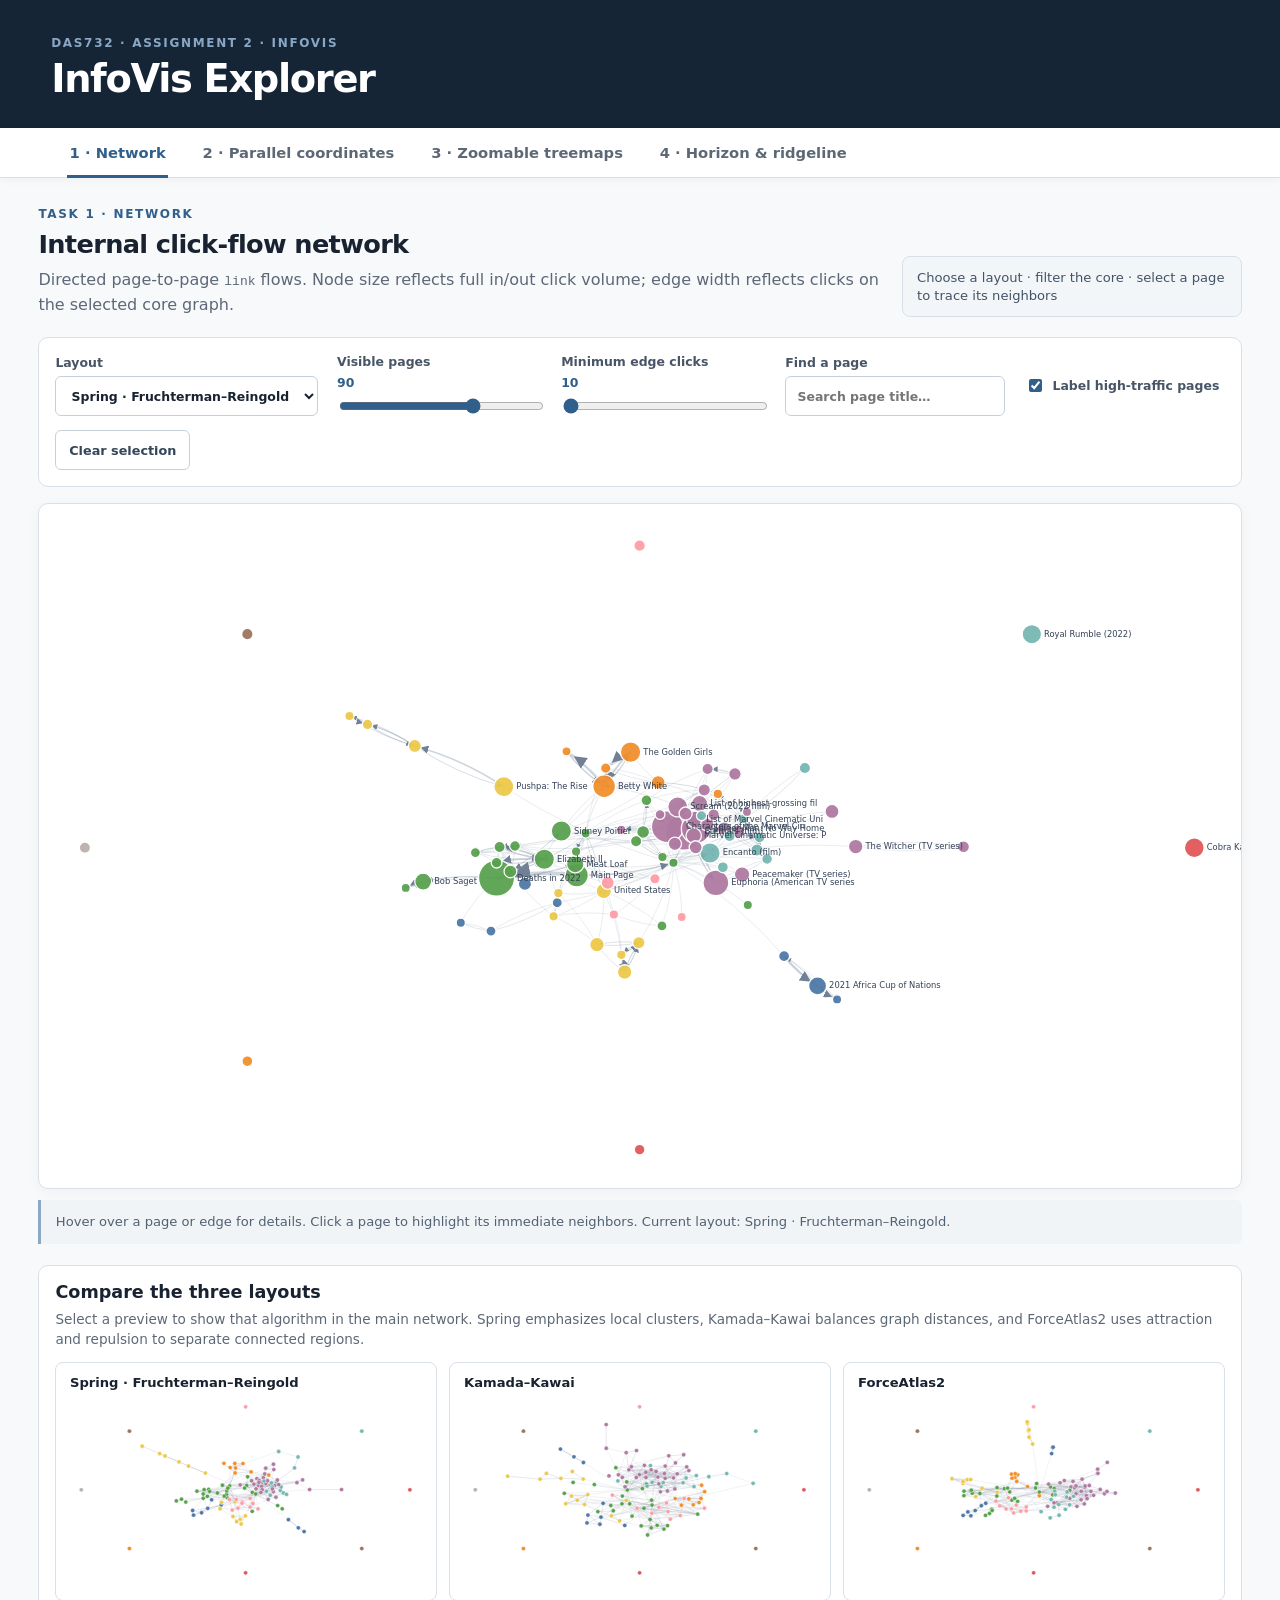
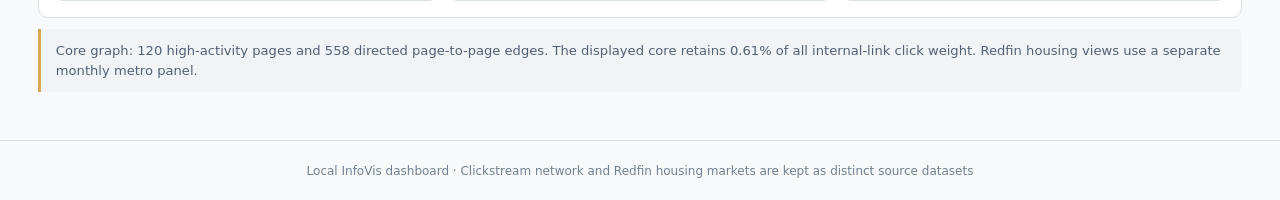
==== task2/index.html @ 73f9677a "Integrate Task 1 and Task 2 dashboards" ====
<!doctype html>
<html lang="en">
<head>
  <meta charset="utf-8">
  <meta name="viewport" content="width=device-width, initial-scale=1">
  <meta name="description" content="Interactive InfoVis dashboard for clickstream networks and Redfin housing markets">
  <title>InfoVis Explorer</title>
  <link rel="stylesheet" href="styles.css">
  <script src="assets/d3.v7.min.js"></script>
  <script defer src="app.js"></script>
</head>
<body>
  <header class="page-header">
    <div class="header-copy">
      <p class="eyebrow">DAS732 · ASSIGNMENT 2 · INFOVIS</p>
      <h1>InfoVis Explorer</h1>
    </div>
  </header>

  <nav class="tab-bar" aria-label="InfoVis tasks">
    <button class="tab active" data-target="network-panel">1 · Network</button>
    <button class="tab" data-target="parallel-panel">2 · Parallel coordinates</button>
    <button class="tab" data-target="treemap-panel">3 · Zoomable treemaps</button>
    <button class="tab" data-target="distribution-panel">4 · Horizon & ridgeline</button>
  </nav>

  <main>
    <section id="network-panel" class="panel active-panel">
      <div class="section-heading">
        <div>
          <p class="eyebrow">TASK 1 · NETWORK</p>
          <h2>Internal click-flow network</h2>
          <p class="section-copy">Directed page-to-page <code>link</code> flows. Node size reflects full in/out click volume; edge width reflects clicks on the selected core graph.</p>
        </div>
        <div class="interaction-note">Choose a layout · filter the core · select a page to trace its neighbors</div>
      </div>
      <div class="control-row">
        <label>Layout
          <select id="layout-select">
            <option value="spring">Spring · Fruchterman–Reingold</option>
            <option value="kamada_kawai">Kamada–Kawai</option>
            <option value="forceatlas2">ForceAtlas2</option>
          </select>
        </label>
        <label class="range-control">Visible pages <output id="node-count-value">90</output>
          <input id="node-count" type="range" min="30" max="120" value="90" step="10">
        </label>
        <label class="range-control">Minimum edge clicks <output id="edge-threshold-value">10</output>
          <input id="edge-threshold" type="range" min="1" max="6" value="1" step="0.1">
        </label>
        <label class="search-control">Find a page
          <input id="node-search" type="search" placeholder="Search page title…">
        </label>
        <label class="check-control"><input id="show-labels" type="checkbox" checked> Label high-traffic pages</label>
        <button id="clear-node" class="secondary-button">Clear selection</button>
      </div>
      <div class="chart-frame network-frame">
        <svg id="network-chart" role="img" aria-label="Interactive directed click-flow network"></svg>
      </div>
      <div id="network-detail" class="detail-strip">Hover over a page or edge for details. Click a page to highlight its immediate neighbors.</div>
      <section class="layout-comparison" aria-labelledby="layout-comparison-title">
        <h3 id="layout-comparison-title">Compare the three layouts</h3>
        <p>Select a preview to show that algorithm in the main network. Spring emphasizes local clusters, Kamada–Kawai balances graph distances, and ForceAtlas2 uses attraction and repulsion to separate connected regions.</p>
        <div class="layout-preview-grid">
          <button class="layout-preview" data-layout="spring"><strong>Spring · Fruchterman–Reingold</strong><svg id="preview-spring" role="img" aria-label="Spring layout preview"></svg></button>
          <button class="layout-preview" data-layout="kamada_kawai"><strong>Kamada–Kawai</strong><svg id="preview-kamada_kawai" role="img" aria-label="Kamada–Kawai layout preview"></svg></button>
          <button class="layout-preview" data-layout="forceatlas2"><strong>ForceAtlas2</strong><svg id="preview-forceatlas2" role="img" aria-label="ForceAtlas2 layout preview"></svg></button>
        </div>
      </section>
      <p class="data-note" id="network-coverage"></p>
    </section>

    <section id="parallel-panel" class="panel">
      <div class="section-heading">
        <div>
          <p class="eyebrow">TASK 2A · REDFIN MULTIVARIATE DATA</p>
          <h2>Parallel coordinates with edge bundling</h2>
          <p class="section-copy">Each polyline represents a metro in the selected month. Housing measures share normalized axes; lines bundle toward the median profile for their fixed market-size tier.</p>
        </div>
        <div class="interaction-note">Drag axes to reorder · brush any axis to filter · adjust bundling strength</div>
      </div>
      <div class="control-row">
        <label>Month
          <select id="parallel-month"></select>
        </label>
        <label class="range-control">Bundle strength <output id="bundle-value">0.45</output>
          <input id="bundle-strength" type="range" min="0" max="0.9" value="0.45" step="0.05">
        </label>
        <fieldset class="type-filter"><legend>Market-size tiers</legend><div id="tier-toggles"></div></fieldset>
        <button id="clear-brushes" class="secondary-button">Clear brushes</button>
      </div>
      <div class="legend-row" id="bundle-legend"></div>
      <div class="chart-frame parallel-frame">
        <svg id="parallel-chart" role="img" aria-label="Interactive parallel coordinates chart with bundled metro housing data"></svg>
      </div>
      <div id="parallel-detail" class="detail-strip">Hover over a metro line for its market measures. Drag axes to reorder; brush one or more dimensions to filter metros.</div>
    </section>

    <section id="treemap-panel" class="panel">
      <div class="section-heading">
        <div>
          <p class="eyebrow">TASK 2B · HIERARCHICAL DATA</p>
          <h2>Zoomable housing-market treemap</h2>
          <p class="section-copy" id="treemap-method">Explore state and metro hierarchies for one monthly snapshot.</p>
        </div>
      </div>
      <div class="control-row">
        <label>Month<select id="treemap-month"></select></label>
        <label>Area represents
          <select id="treemap-size">
            <option value="homes_sold">Homes sold</option>
            <option value="active_listings">Active listings</option>
            <option value="inventory">Inventory</option>
            <option value="pending_sales">Pending sales</option>
          </select>
        </label>
        <label>Color represents
          <select id="treemap-color">
            <option value="sale_price">Median sale price</option>
            <option value="sale_price_yoy">Sale-price change YoY</option>
            <option value="days_on_market">Days on market</option>
          </select>
        </label>
        <label>Hierarchy model
          <select id="treemap-model">
            <option value="state">State → metro</option>
            <option value="tier">Market-size tier → state → metro</option>
          </select>
        </label>
      </div>
      <div id="treemap-legend" class="treemap-legend"></div>
      <div id="treemap-breadcrumbs" class="breadcrumbs"></div>
      <div class="chart-frame treemap-frame">
        <svg id="treemap-chart" role="img" aria-label="Zoomable treemap of metro housing activity"></svg>
      </div>
      <div id="treemap-detail" class="detail-strip">Click a state or tier to zoom in. Use the breadcrumbs to move back up; hover for metro measures.</div>
      <p class="data-note">Area encodes an additive market count; color encodes the selected measure. Median prices are shown as color, not added together.</p>
    </section>

    <section id="distribution-panel" class="panel">
      <div class="section-heading">
        <div>
          <p class="eyebrow">TASK 3 · GROUP-WISE DISTRIBUTIONS</p>
          <h2>Horizon and ridgeline views</h2>
          <p class="section-copy">The housing data contains monthly observations, so these horizon plots show real temporal changes. Ridgelines compare distributions across years and metro-size groups.</p>
        </div>
      </div>
      <div id="distribution-insights" class="insight-card">Loading Redfin summary…</div>
      <div class="distribution-grid">
        <article class="distribution-card">
          <h3>Horizon variation 1 · sale-price change</h3>
          <p>Monthly metro-group medians of sale-price change from a year earlier, separated into positive and negative horizon bands around zero.</p>
          <img src="images/redfin_horizon_price_yoy.png" alt="Horizon plot of monthly year-over-year sale-price change by metro size">
        </article>
        <article class="distribution-card">
          <h3>Horizon variation 2 · time on market</h3>
          <p>Monthly medians of year-over-year days-on-market change grouped by Census region. Positive values mean homes take longer to sell than a year earlier.</p>
          <img src="images/redfin_horizon_days_yoy.png" alt="Horizon plot of monthly year-over-year days-on-market change by Census region">
        </article>
        <article class="distribution-card">
          <h3>Ridgeline variation 1 · annual prices</h3>
          <p>Each ridge shows the distribution of metro-level annual median sale prices. The log scale keeps lower- and higher-priced markets visible together.</p>
          <img src="images/redfin_ridgeline_price_by_year.png" alt="Ridgeline plot comparing annual median sale-price distributions across metros">
        </article>
        <article class="distribution-card">
          <h3>Ridgeline variation 2 · days on market by metro size</h3>
          <p>Metro-level median days on market over the latest 12 months, compared across the fixed homes-sold size tiers.</p>
          <img src="images/redfin_ridgeline_days_by_tier.png" alt="Ridgeline plot of days on market distributions by metro-size tier">
        </article>
      </div>
    </section>
  </main>
  <div id="tooltip" class="tooltip" role="status"></div>
  <footer>Local InfoVis dashboard · Clickstream network and Redfin housing markets are kept as distinct source datasets</footer>
</body>
</html>
---- task2/styles.css ----
:root {
  color-scheme: light;
  --ink: #182230;
  --muted: #5d6877;
  --line: #d9e0e8;
  --soft: #f3f6f9;
  --accent: #315f8c;
  --accent-soft: #e8f0f7;
  --paper: #fff;
  font-family: Inter, ui-sans-serif, system-ui, -apple-system, BlinkMacSystemFont, "Segoe UI", sans-serif;
  color: var(--ink);
  background: #f7f9fb;
}

* { box-sizing: border-box; }
body { margin: 0; min-width: 360px; }
button, input, select { font: inherit; }
button { cursor: pointer; }

.page-header {
  display: flex;
  align-items: flex-end;
  justify-content: space-between;
  gap: 2rem;
  padding: 2.25rem clamp(1.25rem, 4vw, 4rem) 1.8rem;
  color: white;
  background: #162536;
}
.header-copy { max-width: 780px; }
.eyebrow { margin: 0 0 .5rem; color: #89a7c4; font-size: .75rem; font-weight: 750; letter-spacing: .14em; }
h1 { margin: 0; font-size: clamp(2rem, 3vw, 3rem); line-height: 1.08; letter-spacing: -.035em; }
.lede { margin: .7rem 0 0; color: #d1dbe5; font-size: 1rem; }
.header-stats { display: flex; flex-wrap: wrap; justify-content: flex-end; gap: .55rem; max-width: 760px; }
.stat-pill { padding: .52rem .75rem; border: 1px solid #506174; border-radius: 999px; color: #e7edf3; font-size: .8rem; white-space: nowrap; }

.tab-bar { position: sticky; top: 0; z-index: 5; display: flex; padding: 0 clamp(1rem, 4vw, 4rem); background: white; border-bottom: 1px solid var(--line); box-shadow: 0 2px 8px #1822300b; }
.tab { position: relative; padding: 1rem 1.15rem; border: 0; color: var(--muted); background: transparent; font-size: .92rem; font-weight: 650; }
.tab:hover { color: var(--ink); background: #f7f9fb; }
.tab.active { color: var(--accent); }
.tab.active::after { position: absolute; right: 1rem; bottom: -1px; left: 1rem; height: 3px; background: var(--accent); content: ""; }

main { max-width: 1800px; margin: 0 auto; padding: 1.6rem clamp(1rem, 3vw, 2.8rem) 3rem; }
.panel { display: none; }
.panel.active-panel { display: block; animation: appear .18s ease-out; }
@keyframes appear { from { opacity: .5; transform: translateY(3px); } to { opacity: 1; transform: none; } }
.section-heading { display: flex; align-items: flex-end; justify-content: space-between; gap: 1rem; margin: .2rem 0 1.2rem; }
.section-heading .eyebrow { color: var(--accent); }
h2 { margin: 0; font-size: clamp(1.5rem, 2vw, 2rem); letter-spacing: -.025em; }
.section-copy { max-width: 980px; margin: .55rem 0 0; color: var(--muted); line-height: 1.55; }
.interaction-note { max-width: 340px; padding: .7rem .9rem; border: 1px solid var(--line); border-radius: 8px; color: #435367; background: var(--soft); font-size: .82rem; line-height: 1.4; }

.control-row { display: flex; flex-wrap: wrap; align-items: flex-end; gap: .85rem 1.2rem; margin: 1.15rem 0 1rem; padding: 1rem; border: 1px solid var(--line); border-radius: 10px; background: white; }
.control-row label { display: grid; gap: .4rem; color: #485566; font-size: .78rem; font-weight: 650; }
select, input[type="search"] { min-height: 40px; padding: .55rem .7rem; border: 1px solid #c6d0da; border-radius: 6px; color: var(--ink); background: white; }
select:focus, input:focus { outline: 2px solid #8db3d3; outline-offset: 1px; }
.range-control { min-width: 205px; }
input[type="range"] { width: 100%; accent-color: var(--accent); }
output { color: var(--accent); font-weight: 750; }
.search-control { min-width: 220px; }
.check-control { display: flex !important; align-items: center; align-self: center; gap: .5rem !important; }
.check-control input { accent-color: var(--accent); }
.secondary-button { min-height: 40px; padding: .55rem .8rem; border: 1px solid #c6d0da; border-radius: 6px; color: #33465a; background: #fff; font-size: .8rem; font-weight: 650; }
.secondary-button:hover { border-color: var(--accent); color: var(--accent); background: var(--accent-soft); }
.type-filter { margin: 0; padding: .2rem .65rem .45rem; border: 1px solid var(--line); border-radius: 7px; }
.type-filter legend { padding: 0 .25rem; color: #485566; font-size: .72rem; font-weight: 650; }
#type-toggles, #tier-toggles { display: flex; flex-wrap: wrap; gap: .8rem; }
#type-toggles label, #tier-toggles label { display: flex; align-items: center; gap: .3rem; color: #4b5969; font-size: .78rem; }
#type-toggles input, #tier-toggles input { accent-color: var(--accent); }

.chart-frame { width: 100%; overflow: hidden; border: 1px solid var(--line); border-radius: 10px; background: #fff; box-shadow: 0 3px 14px #1422350a; }
.network-frame, .parallel-frame, .treemap-frame { min-height: 0; }
#network-chart, #parallel-chart, #treemap-chart { display: block; width: 100%; height: auto; min-height: 0; }
.layout-comparison { margin-top: 1.35rem; padding: 1rem; border: 1px solid var(--line); border-radius: 10px; background: white; }
.layout-comparison h3 { margin: 0; font-size: 1.1rem; }
.layout-comparison > p { margin: .4rem 0 .8rem; color: var(--muted); font-size: .85rem; line-height: 1.5; }
.layout-preview-grid { display: grid; grid-template-columns: repeat(3, minmax(0, 1fr)); gap: .8rem; }
.layout-preview { display: block; min-width: 0; padding: .5rem; border: 1px solid var(--line); border-radius: 8px; color: var(--ink); text-align: left; background: #fff; }
.layout-preview:hover, .layout-preview:focus-visible { border-color: var(--accent); background: var(--accent-soft); }
.layout-preview strong { display: block; padding: .2rem .35rem; font-size: .82rem; }
.layout-preview svg { display: block; width: 100%; height: auto; aspect-ratio: 420 / 230; }
.layout-preview line { stroke: #8794a2; stroke-opacity: .2; stroke-width: .65; }
.layout-preview circle { stroke: white; stroke-width: .55; }
.detail-strip, .data-note { margin: .7rem 0 0; padding: .75rem .9rem; border-left: 3px solid #8aa9c4; border-radius: 0 6px 6px 0; color: #526173; background: #f0f4f7; font-size: .82rem; line-height: 1.5; }
.data-note { border-left-color: #d9a556; }
.insight-card { margin: 0 0 1rem; padding: 1rem 1.15rem; border: 1px solid #cbd8e4; border-left: 4px solid var(--accent); border-radius: 8px; color: #405164; background: #edf3f8; line-height: 1.55; }

.network-edge { fill: none; stroke: #728398; stroke-opacity: .34; }
.network-edge.is-highlight { stroke: #d47a2c; stroke-opacity: .9; }
.network-node { stroke: white; stroke-width: 1.6px; cursor: pointer; }
.network-node:hover { stroke: #152334; stroke-width: 2.4px; }
.network-label { fill: #334155; font-size: 10px; pointer-events: none; }
.axis path, .axis line { stroke: #9aa7b5; }
.axis text { fill: #455363; font-size: 16px; }
.axis-title { fill: #2a3746; font-size: 17px; font-weight: 700; }
.parallel-line { fill: none; stroke-opacity: .12; }
.parallel-line:hover { stroke-opacity: .9; stroke-width: 2.2px; }
.parallel-line.is-muted { stroke-opacity: .018; }
.brush .selection { fill: #83aaca; fill-opacity: .22; stroke: #527a9f; }
.breadcrumbs { display: flex; align-items: center; flex-wrap: wrap; gap: .35rem; min-height: 40px; margin: .4rem 0 .65rem; }
.breadcrumbs button { padding: .35rem .58rem; border: 0; border-radius: 5px; color: #315f8c; background: var(--accent-soft); font-size: .78rem; }
.breadcrumbs button:hover { background: #d6e5f2; }
.treemap-legend { display: flex; align-items: center; gap: .6rem; margin: .2rem 0 .5rem; color: var(--muted); font-size: .8rem; }
.treemap-gradient { display: inline-block; width: min(300px, 35vw); height: 12px; border: 1px solid #cbd1d7; border-radius: 3px; background: linear-gradient(90deg, #440154, #21918c, #fde725); }
.treemap-gradient.diverging { background: linear-gradient(90deg, #d73027, #ffffbf, #1a9850); }
.treemap-gradient.red-sequential { background: linear-gradient(90deg, #fff5f0, #fb6a4a, #67000d); }
.treemap-gradient.amber-sequential { background: linear-gradient(90deg, #fff7bc, #fec44f, #993404); }
.legend-spacer { flex: 1; }
.treemap-cell { cursor: pointer; }
.treemap-cell rect { stroke: white; stroke-width: 2px; }
.treemap-cell:hover rect { stroke: #172534; stroke-width: 3px; }
.treemap-cell text { fill: #fff; font-size: 12px; font-weight: 650; pointer-events: none; }
.treemap-cell .value-label { font-size: 10px; font-weight: 450; opacity: .92; }

.distribution-grid { display: grid; grid-template-columns: minmax(0, 1fr); gap: 1.1rem; }
.distribution-card { min-width: 0; padding: 1rem; border: 1px solid var(--line); border-radius: 10px; background: white; }
.distribution-card h3 { margin: 0; font-size: 1.05rem; }
.distribution-card p { min-height: 3.2rem; margin: .45rem 0 .75rem; color: var(--muted); font-size: .84rem; line-height: 1.5; }
.distribution-card img { display: block; width: 100%; height: auto; border: 1px solid #e5e9ee; }
.legend-row { display: flex; flex-wrap: wrap; gap: .5rem 1rem; margin: .7rem 0; color: #4e5b69; font-size: .76rem; }
.legend-item { display: inline-flex; align-items: center; gap: .35rem; }
.legend-swatch { width: 11px; height: 11px; border-radius: 50%; }
.tooltip { position: fixed; z-index: 20; display: none; max-width: 360px; padding: .55rem .7rem; border: 1px solid #536273; border-radius: 6px; color: white; background: #182536ee; box-shadow: 0 6px 18px #101b2880; pointer-events: none; font-size: .76rem; line-height: 1.45; }
footer { padding: 1.4rem; border-top: 1px solid var(--line); color: #718092; text-align: center; font-size: .75rem; }

@media (max-width: 900px) {
  .page-header { display: block; }
  .header-stats { justify-content: flex-start; margin-top: 1rem; }
  .tab-bar { overflow-x: auto; padding: 0 .5rem; }
  .tab { flex: 0 0 auto; padding: .85rem .75rem; font-size: .82rem; }
  .section-heading { align-items: flex-start; flex-direction: column; }
  .interaction-note { max-width: none; }
  .distribution-grid { grid-template-columns: 1fr; }
}
@media (max-width: 600px) {
  .layout-preview-grid { grid-template-columns: 1fr; }
  .control-row { align-items: stretch; }
  .range-control, .search-control { min-width: 100%; }
}
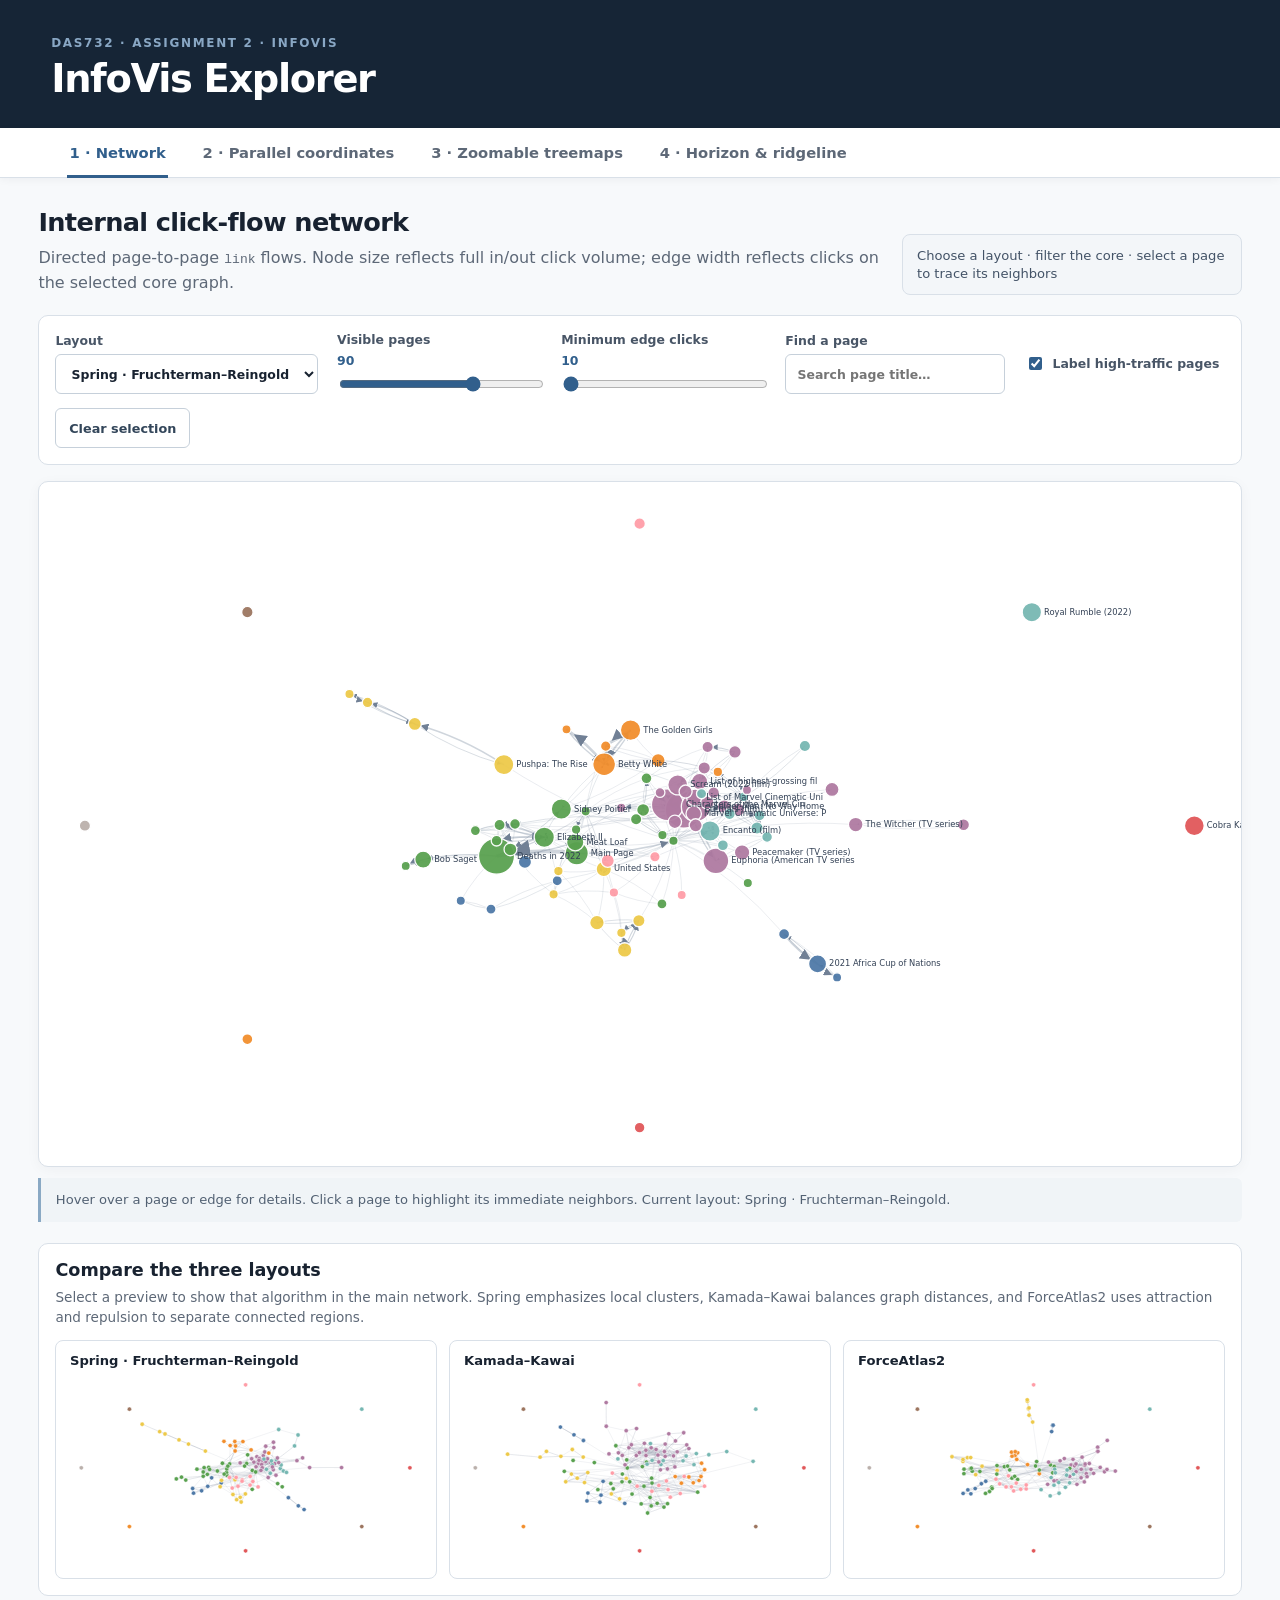
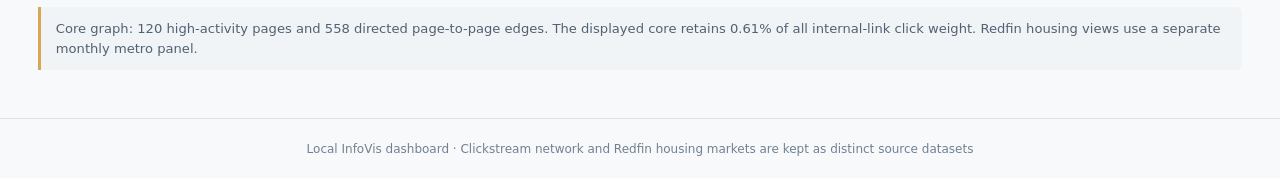
==== commit 607f53d1: "Simplify InfoVis tab headings and controls" ====
--- a/task2/index.html
+++ b/task2/index.html
@@ -28,7 +28,6 @@
     <section id="network-panel" class="panel active-panel">
       <div class="section-heading">
         <div>
-          <p class="eyebrow">TASK 1 · NETWORK</p>
           <h2>Internal click-flow network</h2>
           <p class="section-copy">Directed page-to-page <code>link</code> flows. Node size reflects full in/out click volume; edge width reflects clicks on the selected core graph.</p>
         </div>
@@ -73,7 +72,6 @@
     <section id="parallel-panel" class="panel">
       <div class="section-heading">
         <div>
-          <p class="eyebrow">TASK 2A · REDFIN MULTIVARIATE DATA</p>
           <h2>Parallel coordinates with edge bundling</h2>
           <p class="section-copy">Each polyline represents a metro in the selected month. Housing measures share normalized axes; lines bundle toward the median profile for their fixed market-size tier.</p>
         </div>
@@ -87,7 +85,6 @@
           <input id="bundle-strength" type="range" min="0" max="0.9" value="0.45" step="0.05">
         </label>
         <fieldset class="type-filter"><legend>Market-size tiers</legend><div id="tier-toggles"></div></fieldset>
-        <button id="clear-brushes" class="secondary-button">Clear brushes</button>
       </div>
       <div class="legend-row" id="bundle-legend"></div>
       <div class="chart-frame parallel-frame">
@@ -99,7 +96,6 @@
     <section id="treemap-panel" class="panel">
       <div class="section-heading">
         <div>
-          <p class="eyebrow">TASK 2B · HIERARCHICAL DATA</p>
           <h2>Zoomable housing-market treemap</h2>
           <p class="section-copy" id="treemap-method">Explore state and metro hierarchies for one monthly snapshot.</p>
         </div>
@@ -140,7 +136,6 @@
     <section id="distribution-panel" class="panel">
       <div class="section-heading">
         <div>
-          <p class="eyebrow">TASK 3 · GROUP-WISE DISTRIBUTIONS</p>
           <h2>Horizon and ridgeline views</h2>
           <p class="section-copy">The housing data contains monthly observations, so these horizon plots show real temporal changes. Ridgelines compare distributions across years and metro-size groups.</p>
         </div>
